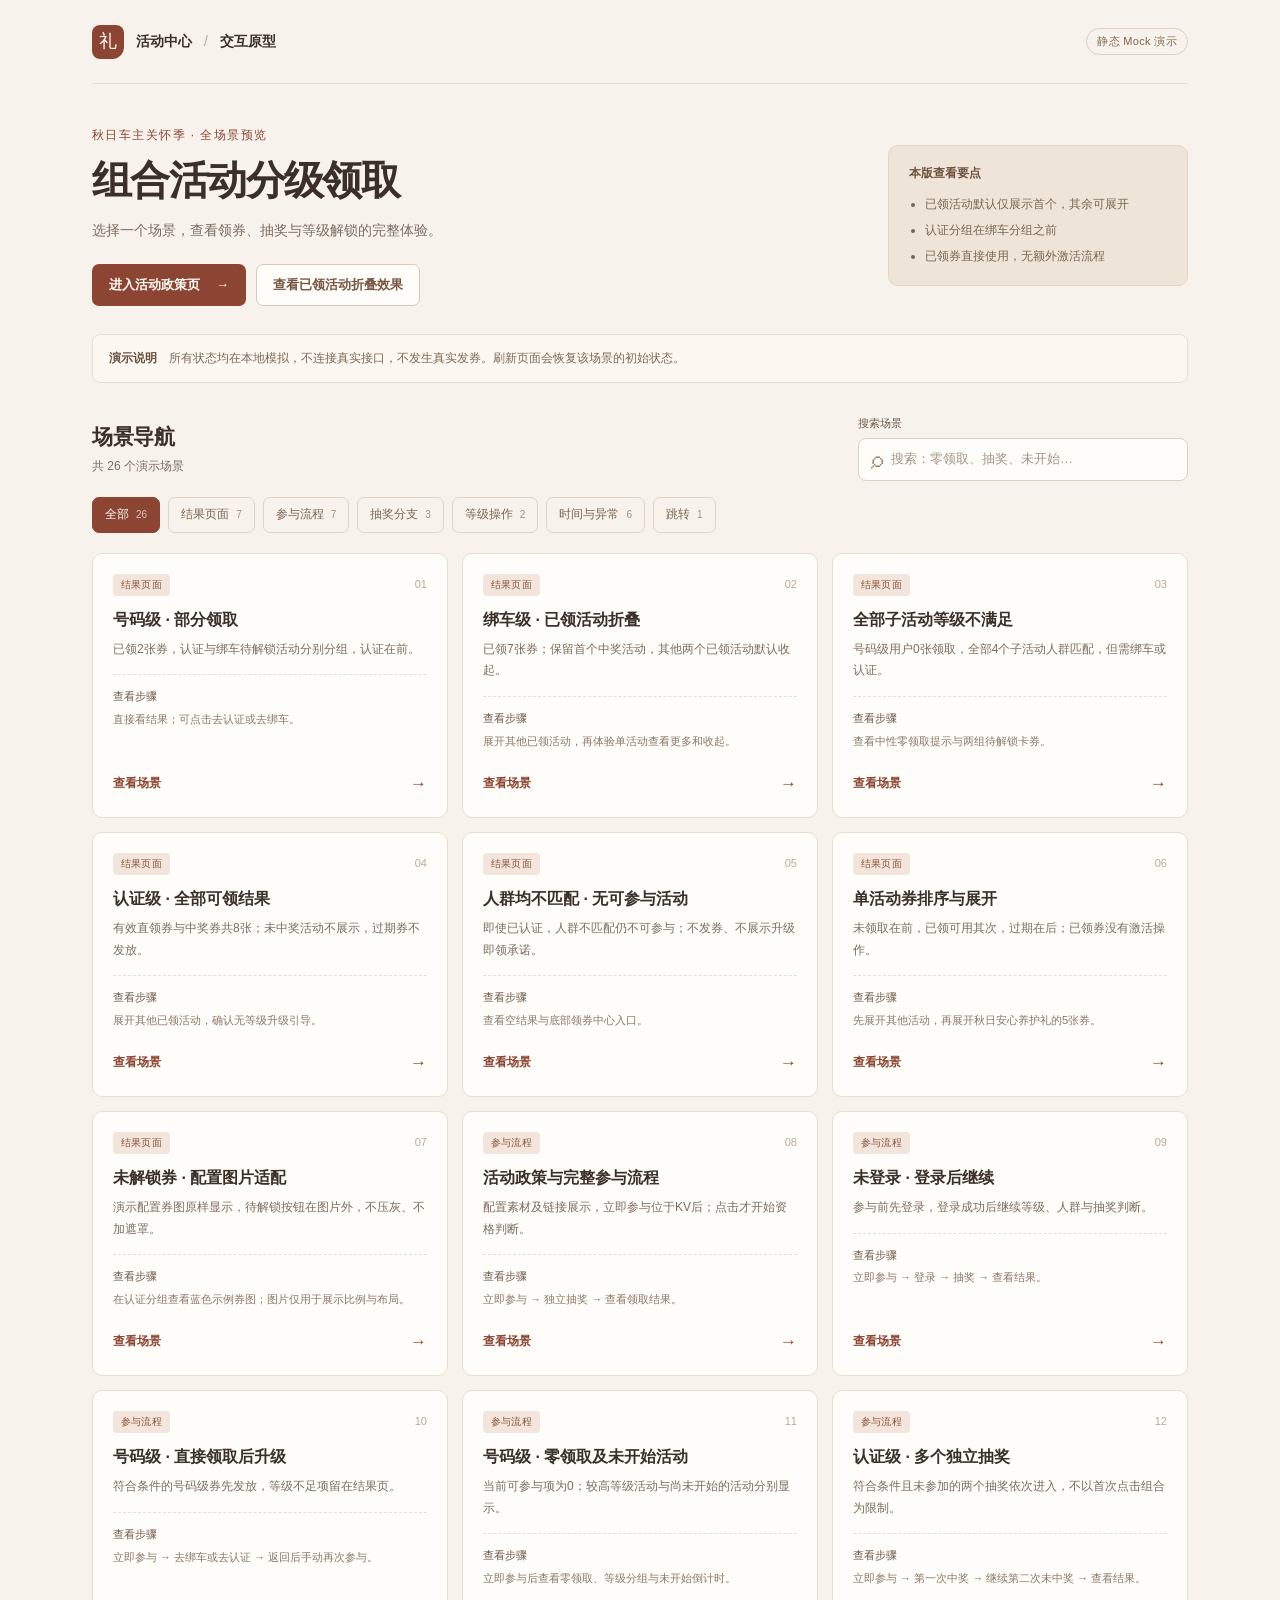
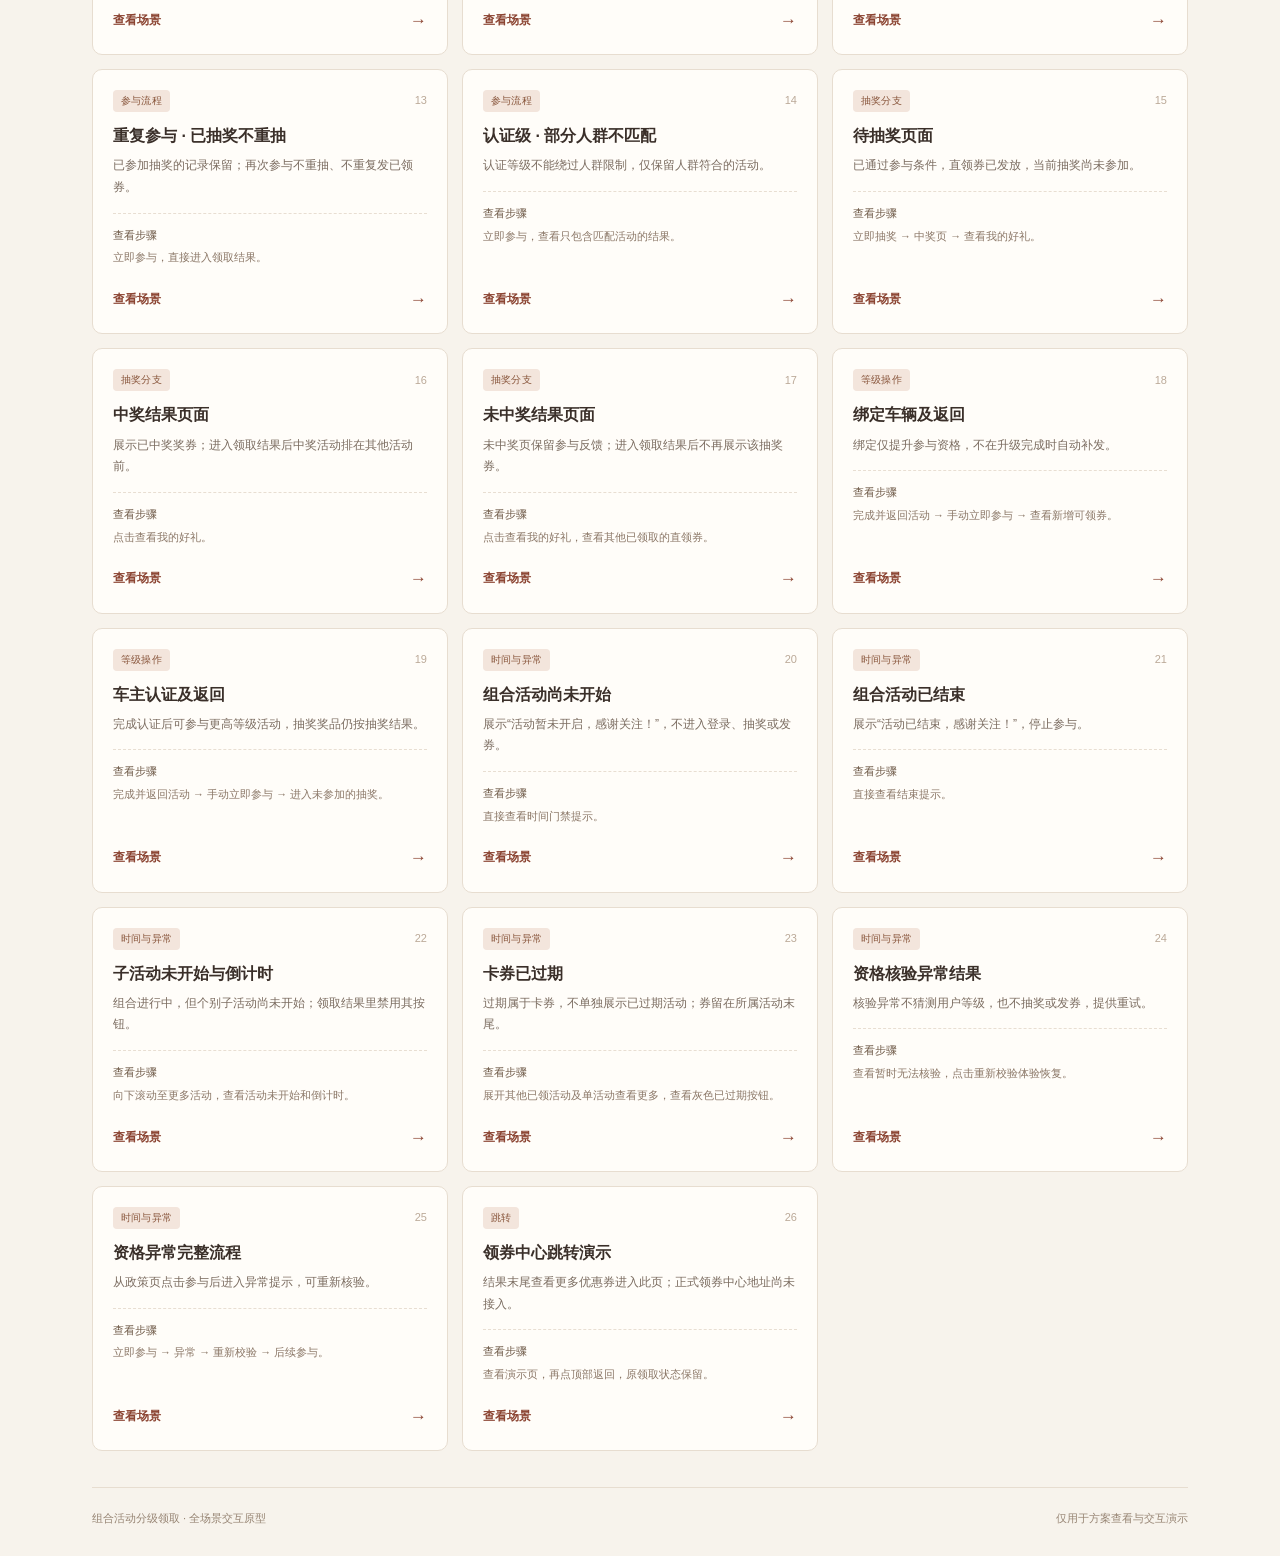
==== index.html @ 10c8a331 "Publish frozen 22-file static prototype" ====
<!doctype html>
<html lang="zh-CN">
<head>
  <meta charset="utf-8">
  <meta name="viewport" content="width=device-width, initial-scale=1">
  <meta name="theme-color" content="#f7f3ec">
  <meta name="description" content="组合活动分级领取静态交互原型，按领取结果、参与流程、抽奖、等级、时间异常与跳转浏览演示场景。">
  <title>组合活动分级领取 · 全场景预览</title>
  <link rel="stylesheet" href="assets/css/catalog.css">
  <script src="js/catalog-data.js" defer></script>
  <script src="js/catalog.js" defer></script>
</head>
<body>
  <a class="skip-link" href="#scenario-list">跳到场景列表</a>
  <div class="catalog-shell">
    <header class="catalog-header">
      <a class="catalog-brand" href="index.html" aria-label="全场景预览首页"><span class="brand-mark" aria-hidden="true">礼</span><span>活动中心<span class="brand-divider" aria-hidden="true"> / </span>交互原型</span></a>
      <span class="mock-badge">静态 Mock 演示</span>
    </header>

    <main>
      <section class="catalog-intro" aria-labelledby="page-title">
        <div class="intro-copy">
          <p class="eyebrow">秋日车主关怀季 · 全场景预览</p>
          <h1 id="page-title">组合活动分级领取</h1>
          <p class="intro-description">选择一个场景，查看领券、抽奖与等级解锁的完整体验。</p>
          <div class="intro-actions">
            <a class="button button-primary" href="activity.html?scene=bound-lottery#activity">进入活动政策页 <span aria-hidden="true">→</span></a>
            <a class="button button-secondary" href="activity.html?scene=folded-preview#result">查看已领活动折叠效果</a>
          </div>
        </div>
        <aside class="preview-notes" aria-label="本版查看要点">
          <p class="notes-title">本版查看要点</p>
          <ul>
            <li>已领活动默认仅展示首个，其余可展开</li>
            <li>认证分组在绑车分组之前</li>
            <li>已领券直接使用，无额外激活流程</li>
          </ul>
        </aside>
      </section>

      <p class="demo-notice"><span class="notice-label">演示说明</span>所有状态均在本地模拟，不连接真实接口，不发生真实发券。刷新页面会恢复该场景的初始状态。</p>

      <section class="catalog-browser" aria-labelledby="scenarios-title">
        <div class="browser-heading">
          <div><h2 id="scenarios-title">场景导航</h2><p id="scenario-count" class="scenario-count" role="status" aria-live="polite">正在载入场景…</p></div>
          <form class="search-form" role="search" id="search-form">
            <label for="scenario-search">搜索场景</label>
            <div class="search-field"><span aria-hidden="true">⌕</span><input id="scenario-search" type="search" placeholder="搜索：零领取、抽奖、未开始…" autocomplete="off"><button id="clear-search" type="button" hidden aria-label="清空搜索">清空</button></div>
          </form>
        </div>

        <div id="category-filters" class="category-filters" role="group" aria-label="按场景分类筛选"></div>
        <ul id="scenario-list" class="scenario-grid" aria-label="演示场景" tabindex="-1"></ul>
        <div id="empty-state" class="empty-state" hidden>
          <h3>没有找到匹配的场景</h3>
          <p>试试其他关键词，或查看全部场景。</p>
          <button class="button button-secondary" type="button" id="reset-filters">查看全部场景</button>
        </div>
        <noscript><p class="demo-notice">请开启 JavaScript 以使用分类与搜索，也可通过上方入口直接查看原型。</p></noscript>
      </section>
    </main>

    <footer class="catalog-footer"><span>组合活动分级领取 · 全场景交互原型</span><span>仅用于方案查看与交互演示</span></footer>
  </div>
</body>
</html>
---- assets/css/catalog.css ----
:root { color-scheme: light; --paper: #f7f3ec; --surface: #fffdf9; --ink: #3a2f29; --muted: #7b6c60; --line: #e7ddd0; --accent: #8c4533; --accent-dark: #713627; --accent-soft: #f3e5dc; }
* { box-sizing: border-box; }
body { margin: 0; background: var(--paper); color: var(--ink); font-family: -apple-system, BlinkMacSystemFont, "PingFang SC", "Microsoft YaHei", sans-serif; font-size: 14px; line-height: 1.6; -webkit-font-smoothing: antialiased; }
a { color: inherit; }
button, input { font: inherit; }
button { cursor: pointer; }
[hidden] { display: none !important; }
:focus-visible { outline: 3px solid #a96841; outline-offset: 4px; }
.catalog-shell { max-width: 1160px; margin: 0 auto; padding: 0 32px; }
.skip-link { position: absolute; left: 16px; top: 12px; transform: translateY(-180%); z-index: 10; padding: 10px 18px; background: var(--surface); border: 1px solid var(--accent); border-radius: 8px; }
.skip-link:focus { transform: translateY(0); }
.catalog-header { display: flex; justify-content: space-between; align-items: center; gap: 20px; min-height: 84px; border-bottom: 1px solid var(--line); }
.catalog-brand { display: inline-flex; align-items: center; gap: 12px; font-size: 14px; font-weight: 600; text-decoration: none; }
.brand-mark { display: grid; place-items: center; width: 32px; height: 34px; border-radius: 8px 8px 12px 8px; background: var(--accent); color: #fff9ee; font-weight: 500; font-size: 18px; }
.brand-divider { margin: 0 8px; color: #b8a698; font-weight: 400; }
.mock-badge { flex-shrink: 0; padding: 4px 10px; border: 1px solid #dfcebd; border-radius: 20px; color: #80674e; font-size: 11px; letter-spacing: .03em; }
.catalog-intro { display: grid; grid-template-columns: minmax(0, 1fr) 300px; gap: 36px; align-items: center; padding: 42px 0 28px; }
.eyebrow { margin: 0 0 10px; color: var(--accent); font-size: 12px; letter-spacing: .12em; }
h1 { margin: 0; font-size: clamp(28px, 3.4vw, 40px); line-height: 1.25; font-weight: 650; letter-spacing: -.04em; }
.intro-description { margin: 14px 0 22px; color: var(--muted); font-size: 14px; }
.intro-actions { display: flex; flex-wrap: wrap; gap: 10px; }
.button { display: inline-flex; justify-content: center; align-items: center; gap: 16px; min-height: 42px; padding: 10px 16px; border: 1px solid transparent; border-radius: 7px; text-decoration: none; font-size: 13px; font-weight: 600; line-height: 1.5; }
.button-primary { background: var(--accent); color: #fffdf7; }
.button-primary:hover { background: var(--accent-dark); }
.button-secondary { border-color: #d9c8b7; background: var(--surface); color: #775642; }
.button-secondary:hover { background: #f9eee4; border-color: #b99473; }
.preview-notes { padding: 18px 20px; background: #eee5d8; border: 1px solid #e2d5c4; border-radius: 10px; }
.notes-title { margin: 0 0 9px; font-size: 12px; color: #6e523e; font-weight: 600; }
.preview-notes ul { padding-left: 16px; margin: 0; color: #7b6654; font-size: 12px; line-height: 1.85; }
.preview-notes li + li { margin-top: 4px; }
.demo-notice { margin: 0; padding: 13px 16px; border: 1px solid var(--line); border-radius: 8px; color: #7c6857; background: #fcf8f1; font-size: 12px; line-height: 1.8; }
.notice-label { margin-right: 12px; color: #68503d; font-weight: 600; white-space: nowrap; }
.catalog-browser { padding: 32px 0 36px; }
.browser-heading { display: flex; justify-content: space-between; align-items: center; gap: 24px; margin-bottom: 16px; }
.browser-heading h2 { margin: 0; font-size: 21px; font-weight: 650; letter-spacing: -.02em; }
.scenario-count { margin: 3px 0 0; color: var(--muted); font-size: 12px; }
.search-form { width: min(100%, 330px); }
.search-form label { display: block; margin-bottom: 5px; color: #6b5949; font-size: 11px; }
.search-field { display: flex; align-items: center; gap: 8px; min-height: 42px; padding: 0 12px; border: 1px solid #ded0bf; border-radius: 8px; background: var(--surface); }
.search-field > span { flex: 0 0 auto; color: #987b61; font-size: 24px; line-height: 1; }
.search-field input { width: 100%; min-width: 0; padding: 10px 0; border: 0; outline: none; background: transparent; color: var(--ink); font-size: 13px; }
.search-field:focus-within { border-color: #a56843; box-shadow: 0 0 0 2px #a568431a; }
.search-field input::placeholder { color: #a39486; }
.search-field button { flex-shrink: 0; border: 0; padding: 7px 0 7px 6px; background: none; color: var(--accent); font-size: 11px; }
.category-filters { display: flex; flex-wrap: wrap; gap: 8px; margin-bottom: 20px; }
.category-filter { display: inline-flex; align-items: center; gap: 7px; min-height: 36px; padding: 7px 12px; border: 1px solid #e0d4c7; border-radius: 7px; background: transparent; color: #7c6552; font-size: 12px; }
.category-filter span { font-size: 10px; opacity: .7; font-variant-numeric: tabular-nums; }
.category-filter:hover { background: #efe5d9; }
.category-filter[aria-pressed="true"] { background: var(--accent); border-color: var(--accent); color: #fffaf2; }
.scenario-grid { display: grid; grid-template-columns: repeat(3, minmax(0, 1fr)); gap: 14px; padding: 0; margin: 0; list-style: none; }
.scenario-grid > li { display: flex; min-width: 0; }
.scenario-card { display: flex; flex-direction: column; width: 100%; padding: 20px; border: 1px solid var(--line); border-radius: 10px; background: var(--surface); text-decoration: none; transition: border-color .15s ease, box-shadow .15s ease, transform .15s ease; }
.scenario-card:hover { border-color: #c6a88d; box-shadow: 0 6px 18px #63422b0a; transform: translateY(-2px); }
.card-topline { display: flex; justify-content: space-between; gap: 16px; align-items: center; margin-bottom: 12px; }
.card-category { display: inline-block; padding: 3px 8px; border-radius: 4px; background: var(--accent-soft); color: #89563c; font-size: 10px; letter-spacing: .02em; }
.card-index { color: #bba998; font-size: 11px; font-variant-numeric: tabular-nums; }
.scenario-card h3 { margin: 0 0 8px; font-size: 16px; line-height: 1.45; font-weight: 600; overflow-wrap: anywhere; }
.card-description { margin: 0; color: var(--muted); font-size: 12px; line-height: 1.8; overflow-wrap: anywhere; }
.card-steps { margin: 14px 0 0; padding-top: 12px; border-top: 1px dashed #e8ded2; color: #8b7767; font-size: 11px; line-height: 1.8; overflow-wrap: anywhere; white-space: pre-line; }
.card-steps strong { display: block; margin-bottom: 3px; color: #6e5947; font-weight: 500; }
.card-action { display: flex; justify-content: space-between; align-items: center; gap: 12px; margin-top: auto; padding-top: 18px; color: var(--accent); font-size: 12px; font-weight: 600; }
.card-action span { font-size: 17px; font-weight: 400; }
.empty-state { padding: 48px 20px; border: 1px dashed #d8c7b6; border-radius: 10px; text-align: center; background: #fbf8f2; }
.empty-state h3 { margin: 0 0 8px; font-size: 17px; }
.empty-state p { margin: 0 0 20px; color: var(--muted); font-size: 13px; }
.catalog-footer { display: flex; justify-content: space-between; gap: 20px; padding: 22px 0 28px; border-top: 1px solid var(--line); color: #978574; font-size: 11px; }
@media (max-width: 950px) {
  .catalog-intro { grid-template-columns: minmax(0, 1fr) 270px; gap: 24px; }
  .scenario-grid { grid-template-columns: repeat(2, minmax(0, 1fr)); }
}
@media (max-width: 640px) {
  .catalog-shell { padding: 0 18px; }
  .catalog-header { min-height: 70px; gap: 12px; }
  .catalog-brand { gap: 9px; font-size: 12px; }
  .brand-divider { margin: 0 4px; }
  .mock-badge { font-size: 10px; padding-inline: 7px; }
  .catalog-intro { grid-template-columns: 1fr; gap: 20px; padding-top: 28px; padding-bottom: 20px; }
  .eyebrow { font-size: 11px; }
  .intro-description { margin-block: 12px 18px; font-size: 13px; }
  .intro-actions { display: grid; grid-template-columns: 1fr; gap: 8px; }
  .preview-notes { padding: 14px 16px; }
  .preview-notes ul { line-height: 1.65; }
  .demo-notice { padding: 12px 14px; }
  .notice-label { display: block; margin-bottom: 3px; }
  .catalog-browser { padding-top: 26px; }
  .browser-heading { display: grid; gap: 14px; margin-bottom: 14px; }
  .search-form { width: 100%; }
  .category-filters { gap: 6px; margin-bottom: 16px; }
  .category-filter { padding-inline: 10px; }
  .scenario-grid { grid-template-columns: minmax(0, 1fr); gap: 12px; }
  .scenario-card { padding: 18px; }
  .card-action { padding-top: 14px; }
  .catalog-footer { flex-direction: column; gap: 4px; padding-block: 18px 24px; }
}
@media (prefers-reduced-motion: reduce) { .scenario-card { transition: none; } .scenario-card:hover { transform: none; } }
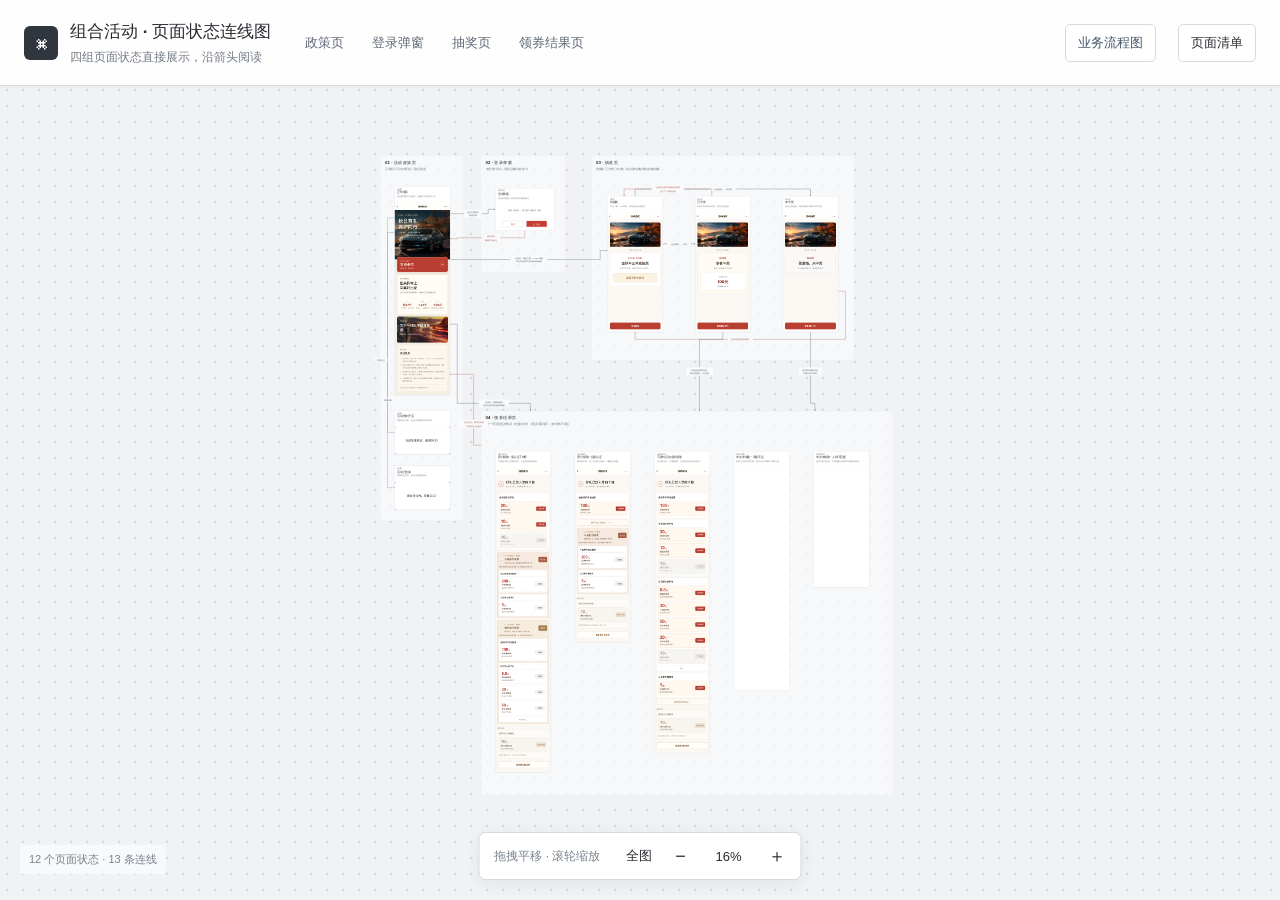
==== commit 7953b81d: "Publish state map and three business flows" ====
--- a/index.html
+++ b/index.html
@@ -2,66 +2,34 @@
 <html lang="zh-CN">
 <head>
   <meta charset="utf-8">
-  <meta name="viewport" content="width=device-width, initial-scale=1">
-  <meta name="theme-color" content="#f7f3ec">
-  <meta name="description" content="组合活动分级领取静态交互原型，按领取结果、参与流程、抽奖、等级、时间异常与跳转浏览演示场景。">
-  <title>组合活动分级领取 · 全场景预览</title>
-  <link rel="stylesheet" href="assets/css/catalog.css">
-  <script src="js/catalog-data.js" defer></script>
-  <script src="js/catalog.js" defer></script>
+  <meta name="viewport" content="width=device-width,initial-scale=1">
+  <title>组合活动 · 页面状态连线图</title>
+  <link rel="stylesheet" href="styles.css">
+<style>.flow-link{display:inline-flex;align-items:center;justify-content:center;padding:9px 12px;border:1px solid #d6d9df;border-radius:5px;color:#44566b;background:#fff;text-decoration:none;font-size:13px;white-space:nowrap}.flow-link:hover{background:#eef1f5}@media(max-width:760px){.flow-link{padding:7px 8px;font-size:12px}}</style>
 </head>
 <body>
-  <a class="skip-link" href="#scenario-list">跳到场景列表</a>
-  <div class="catalog-shell">
-    <header class="catalog-header">
-      <a class="catalog-brand" href="index.html" aria-label="全场景预览首页"><span class="brand-mark" aria-hidden="true">礼</span><span>活动中心<span class="brand-divider" aria-hidden="true"> / </span>交互原型</span></a>
-      <span class="mock-badge">静态 Mock 演示</span>
-    </header>
-
-    <main>
-      <section class="catalog-intro" aria-labelledby="page-title">
-        <div class="intro-copy">
-          <p class="eyebrow">秋日车主关怀季 · 全场景预览</p>
-          <h1 id="page-title">组合活动分级领取</h1>
-          <p class="intro-description">选择一个场景，查看领券、抽奖与等级解锁的完整体验。</p>
-          <div class="intro-actions">
-            <a class="button button-primary" href="activity.html?scene=bound-lottery#activity">进入活动政策页 <span aria-hidden="true">→</span></a>
-            <a class="button button-secondary" href="activity.html?scene=folded-preview#result">查看已领活动折叠效果</a>
-          </div>
-        </div>
-        <aside class="preview-notes" aria-label="本版查看要点">
-          <p class="notes-title">本版查看要点</p>
-          <ul>
-            <li>已领活动默认仅展示首个，其余可展开</li>
-            <li>认证分组在绑车分组之前</li>
-            <li>已领券直接使用，无额外激活流程</li>
-          </ul>
-        </aside>
-      </section>
-
-      <p class="demo-notice"><span class="notice-label">演示说明</span>所有状态均在本地模拟，不连接真实接口，不发生真实发券。刷新页面会恢复该场景的初始状态。</p>
-
-      <section class="catalog-browser" aria-labelledby="scenarios-title">
-        <div class="browser-heading">
-          <div><h2 id="scenarios-title">场景导航</h2><p id="scenario-count" class="scenario-count" role="status" aria-live="polite">正在载入场景…</p></div>
-          <form class="search-form" role="search" id="search-form">
-            <label for="scenario-search">搜索场景</label>
-            <div class="search-field"><span aria-hidden="true">⌕</span><input id="scenario-search" type="search" placeholder="搜索：零领取、抽奖、未开始…" autocomplete="off"><button id="clear-search" type="button" hidden aria-label="清空搜索">清空</button></div>
-          </form>
-        </div>
-
-        <div id="category-filters" class="category-filters" role="group" aria-label="按场景分类筛选"></div>
-        <ul id="scenario-list" class="scenario-grid" aria-label="演示场景" tabindex="-1"></ul>
-        <div id="empty-state" class="empty-state" hidden>
-          <h3>没有找到匹配的场景</h3>
-          <p>试试其他关键词，或查看全部场景。</p>
-          <button class="button button-secondary" type="button" id="reset-filters">查看全部场景</button>
-        </div>
-        <noscript><p class="demo-notice">请开启 JavaScript 以使用分类与搜索，也可通过上方入口直接查看原型。</p></noscript>
-      </section>
-    </main>
-
-    <footer class="catalog-footer"><span>组合活动分级领取 · 全场景交互原型</span><span>仅用于方案查看与交互演示</span></footer>
-  </div>
+  <header class="toolbar">
+    <div class="brand"><span class="brand-mark" aria-hidden="true">⌘</span><div><h1>组合活动 · 页面状态连线图</h1><p>四组页面状态直接展示，沿箭头阅读</p></div></div>
+    <nav id="section-nav" aria-label="流程片区"></nav>
+    <a class="flow-link" href="flows.html">业务流程图</a>
+    <button id="list-toggle" class="tool-button" aria-expanded="false" aria-controls="page-list">页面清单</button>
+  </header>
+  <main id="viewport" tabindex="0" aria-label="无限画布，拖动平移，滚轮缩放">
+    <div id="world"><div id="sections"></div><svg id="connections" xmlns="http://www.w3.org/2000/svg" aria-label="页面之间的跳转条件"></svg><div id="nodes"></div></div>
+    <div id="empty" hidden>页面状态正在准备中</div>
+  </main>
+  <aside id="page-list" hidden aria-label="页面清单">
+    <div class="list-head"><strong>查找页面</strong><button id="list-close" class="icon-button" aria-label="关闭清单">×</button></div>
+    <label class="search-label"><span aria-hidden="true">⌕</span><input id="search" type="search" placeholder="搜索页面状态…" autocomplete="off"></label>
+    <div id="search-results"></div>
+  </aside>
+  <footer class="canvas-tools">
+    <span class="canvas-hint">拖拽平移 · 滚轮缩放</span>
+    <div class="zoom-tools"><button id="fit-all" title="查看整张图">全图</button><button id="zoom-out" aria-label="缩小">−</button><button id="zoom-reset" title="以100%查看当前位置">100%</button><button id="zoom-in" aria-label="放大">＋</button></div>
+  </footer>
+  <div id="status" class="status" aria-live="polite"></div>
+  <script src="screen-manifest.js"></script>
+  <script src="data.js"></script>
+  <script src="app.js"></script>
 </body>
 </html>
--- a/styles.css
+++ b/styles.css
@@ -0,0 +1,2 @@
+:root{font-family:-apple-system,BlinkMacSystemFont,"PingFang SC","Microsoft YaHei",sans-serif;color:#292c31;background:#f1f2f4;font-synthesis:none}*{box-sizing:border-box}html,body{width:100%;height:100%;margin:0;overflow:hidden}button,input{font:inherit}button{color:inherit;cursor:pointer}button:focus-visible,input:focus-visible{outline:2px solid #4377b8;outline-offset:3px}button{border:1px solid #d6d9df;background:#fff;border-radius:5px}button:hover{background:#f4f5f7}button:active{background:#e9edf2}.toolbar{height:86px;position:absolute;inset:0 0 auto;z-index:20;display:flex;align-items:center;gap:22px;padding:14px 24px;border-bottom:1px solid #d8dbe0;background:#ffffffed;box-shadow:0 1px 4px #1d252908}.brand{display:flex;align-items:center;gap:12px;flex-shrink:0}.brand-mark{width:34px;height:34px;background:#30363d;color:white;border-radius:6px;display:grid;place-items:center;font-size:24px}.brand h1{font-size:17px;font-weight:650;margin:0 0 6px}.brand p{font-size:12px;color:#737b86;margin:0}#section-nav{display:flex;align-items:center;gap:4px;flex:1;min-width:0;overflow:auto;scrollbar-width:none}#section-nav::-webkit-scrollbar{display:none}#section-nav button{flex-shrink:0;border-color:transparent;background:transparent;padding:9px 11px;white-space:nowrap;font-size:13px;color:#616a76}#section-nav button.active{background:#eef1f5;color:#232b35;font-weight:650}#section-nav button:hover{background:#f3f4f6}.tool-button{padding:9px 12px;white-space:nowrap;font-size:13px}#viewport{position:absolute;inset:86px 0 0;overflow:hidden;cursor:grab;touch-action:none;background-image:radial-gradient(#cfd3da .85px,transparent .85px);background-size:20px 20px;outline:none}#viewport.dragging{cursor:grabbing}#world{position:absolute;left:0;top:0;transform-origin:0 0;will-change:transform;width:1px;height:1px;user-select:none}#sections,#nodes{position:absolute;inset:0;width:1px;height:1px}#sections{z-index:0}#connections{position:absolute;overflow:visible;left:0;top:0;z-index:1;pointer-events:none}#nodes{z-index:2}.board-section{position:absolute;border:1px solid #d7dbe0;background:#f9fafbbf;border-radius:4px;pointer-events:none}.section-caption{position:absolute;left:28px;right:28px;top:25px}.section-caption h2{font-size:27px;margin:0 0 10px;font-weight:650;letter-spacing:.4px}.section-caption p{font-size:16px;color:#747c87;margin:0;line-height:1.6}.state-node{position:absolute;margin:0;outline:1px solid #c3c8d0;background:white;box-shadow:0 3px 9px #1f27360b}.node-header{height:100px;padding:12px 14px;border-bottom:1px solid #e1e3e7;background:white;overflow:hidden}.node-header .node-code{color:#78808b;font-size:10px;letter-spacing:.4px;margin-bottom:4px;line-height:1}.node-header h3{margin:0 0 4px;font-size:17px;font-weight:650;line-height:1.3}.node-header p{font-size:12px;line-height:1.35;color:#717986;margin:0}.state-node img{display:block;width:100%;height:auto;pointer-events:none;-webkit-user-drag:none;background:#fff}.state-node.selected{outline:3px solid #65788f;box-shadow:0 0 0 9px #65788f1a}.state-node.decision{outline:0;box-shadow:none;background:transparent;display:flex;align-items:center;justify-content:center;text-align:center;padding:29px}.decision-shape{position:absolute;inset:0;width:100%;height:100%;overflow:visible;z-index:-1}.decision-shape polygon{fill:#fff;stroke:#626b76;stroke-width:1.5}.decision-content h3{font-size:18px;line-height:1.5;margin:0 0 7px;font-weight:600}.decision-content p{font-size:13px;line-height:1.5;color:#727985;margin:0}.state-node.note{background:#fffdf7;outline:1px solid #e1d8c5;box-shadow:none;padding:20px 24px}.note h3{font-size:19px;line-height:1.5;font-weight:600;margin:0 0 10px}.note p{font-size:15px;line-height:1.7;margin:0;color:#6d665d;white-space:pre-line}.state-node.note.emphasis h3,.state-node.note.emphasis p{color:#ad3f34}.image-missing{padding:40px 18px;color:#a44b3e;font-size:15px}.edge-path{fill:none;stroke:#5c6673;stroke-width:2.1;stroke-linejoin:round;stroke-linecap:round}.edge-path.detail{stroke:#7c8793;stroke-dasharray:7 6}.edge-path.return{stroke:#a85b4e;stroke-dasharray:9 6}.edge-label rect{fill:#f9fafb;stroke:#e3e5e9;stroke-width:.6;rx:3}.edge-label text{fill:#48505c;font-family:-apple-system,BlinkMacSystemFont,"PingFang SC","Microsoft YaHei",sans-serif;font-size:15px;text-anchor:middle;dominant-baseline:middle}.edge-label.return text{fill:#a35446}#page-list{position:absolute;right:18px;top:100px;bottom:88px;width:306px;border:1px solid #d7dce2;border-radius:8px;background:#fffffff5;box-shadow:0 10px 35px #20263320;z-index:25;overflow:hidden;display:flex;flex-direction:column}#page-list[hidden]{display:none}.list-head{height:55px;padding:12px 15px;display:flex;align-items:center;justify-content:space-between;border-bottom:1px solid #eee}.list-head strong{font-size:15px}.icon-button{border:0;font-size:25px;background:transparent;width:32px;height:32px;line-height:1}.search-label{display:flex;gap:7px;align-items:center;margin:13px 12px 10px;padding:8px 10px;border:1px solid #d7dce3;border-radius:4px;color:#8c949e}.search-label input{width:100%;border:0;outline:none;font-size:13px;background:transparent;color:#303944}.search-label input:focus-visible{outline:none}#search-results{overflow:auto;flex:1;padding:0 8px 12px}.result-group-label{color:#7b828d;font-size:11px;padding:14px 9px 5px}.result-item{display:block;text-align:left;width:100%;background:transparent;border:0;border-radius:4px;padding:10px 9px;font-size:13px;line-height:1.45}.result-item small{display:block;color:#9299a2;font-size:11px;margin-top:3px}.no-results{color:#7a828d;padding:20px 10px;font-size:13px}.canvas-tools{position:absolute;bottom:20px;left:50%;transform:translateX(-50%);z-index:22;display:flex;align-items:center;gap:15px;background:#fff;border:1px solid #d4d8df;border-radius:7px;box-shadow:0 3px 16px #31384113;padding:6px 7px 6px 15px;white-space:nowrap}.canvas-hint{font-size:12px;color:#79828d}.zoom-tools{display:flex;align-items:center;gap:2px}.zoom-tools button{height:34px;border:0;padding:0 10px;font-size:13px;border-radius:4px}#zoom-in,#zoom-out{font-size:18px;width:34px;padding:0}#zoom-reset{width:58px;font-variant-numeric:tabular-nums}.status{position:absolute;left:20px;bottom:26px;padding:7px 9px;border-radius:4px;font-size:11px;color:#78828e;background:#f9fafbe8;pointer-events:none;max-width:28vw;white-space:nowrap;overflow:hidden;text-overflow:ellipsis}#empty{position:absolute;inset:0;display:grid;place-items:center;color:#7f8791}#empty[hidden]{display:none}@media(max-width:1100px){.toolbar{gap:12px;padding:12px 16px}.brand-mark{display:none}.brand h1{font-size:15px}.brand p{font-size:11px}#section-nav button{padding:9px 8px;font-size:12px}.status{display:none}}@media(max-width:760px){.toolbar{height:116px;padding:12px 14px;flex-wrap:wrap;gap:8px}.brand{flex:1}.brand h1{font-size:14px}.brand p{font-size:11px}#section-nav{order:3;flex-basis:100%;height:33px}#section-nav button{padding:7px 9px}.tool-button{font-size:12px;padding:7px 9px}#viewport{top:116px}.canvas-tools{bottom:14px;padding:6px;gap:0}.canvas-hint{display:none}#page-list{top:128px;left:12px;right:12px;width:auto;bottom:76px}.section-caption h2{font-size:27px}}
+.state-node.dialog{background:#fff}.dialog-surface{height:160px;padding:25px 25px 22px;display:flex;flex-direction:column;align-items:center;justify-content:space-between;background:#fff}.dialog-message{margin:0;color:#555;font-size:15px;line-height:1.7;text-align:center}.dialog-actions{width:100%;display:flex;gap:22px;justify-content:center}.dialog-action{width:125px;height:37px;display:flex;align-items:center;justify-content:center;border-radius:3px;border:1px solid #b9b9b9;font-size:13px;pointer-events:none}.dialog-action.secondary{color:#ba3c32;background:#fff}.dialog-action.primary{color:#fff;background:#c63c32;border-color:#c63c32}
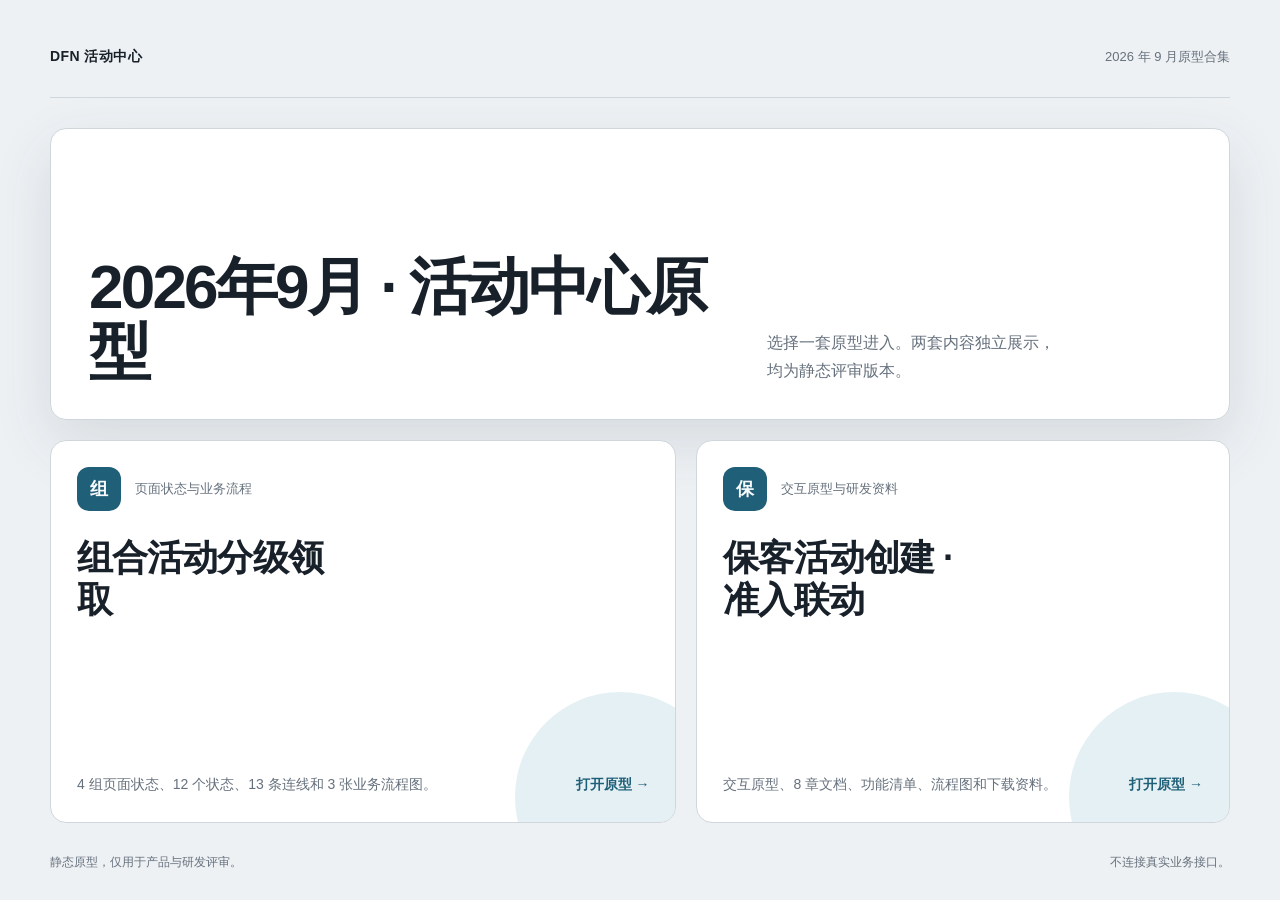
==== commit be1c9982: "Publish September activity center prototype hub" ====
--- a/index.html
+++ b/index.html
@@ -2,34 +2,27 @@
 <html lang="zh-CN">
 <head>
   <meta charset="utf-8">
-  <meta name="viewport" content="width=device-width,initial-scale=1">
-  <title>组合活动 · 页面状态连线图</title>
-  <link rel="stylesheet" href="styles.css">
-<style>.flow-link{display:inline-flex;align-items:center;justify-content:center;padding:9px 12px;border:1px solid #d6d9df;border-radius:5px;color:#44566b;background:#fff;text-decoration:none;font-size:13px;white-space:nowrap}.flow-link:hover{background:#eef1f5}@media(max-width:760px){.flow-link{padding:7px 8px;font-size:12px}}</style>
+  <meta name="viewport" content="width=device-width, initial-scale=1">
+  <meta name="description" content="2026年9月活动中心原型导航，包含组合活动分级领取与保客活动创建准入联动。">
+  <title>2026年9月 · 活动中心原型</title>
+  <style>
+    :root{color-scheme:light dark;--bg:#eef1f4;--surface:#fff;--text:#18202a;--muted:#66717d;--line:#cfd6dc;--accent:#1f5f78;--accent-soft:#dcebf0;--shadow:0 22px 60px rgba(40,59,70,.12)}
+    *{box-sizing:border-box}html,body{margin:0;min-height:100%}body{min-height:100dvh;color:var(--text);background:var(--bg);font-family:-apple-system,BlinkMacSystemFont,"PingFang SC","Microsoft YaHei",sans-serif;-webkit-font-smoothing:antialiased}a{color:inherit}
+    .shell{width:min(1180px,calc(100% - 48px));min-height:100dvh;margin:0 auto;padding:34px 0 28px;display:grid;grid-template-rows:auto 1fr auto;gap:30px}.topbar{min-height:64px;display:flex;align-items:center;justify-content:space-between;gap:22px;border-bottom:1px solid var(--line);padding-bottom:18px}.wordmark{font-size:14px;font-weight:720;letter-spacing:.03em}.release{color:var(--muted);font-size:13px}
+    main{display:grid;grid-template-columns:minmax(0,1.08fr) minmax(0,.92fr);align-items:stretch;gap:20px}.intro,.prototype{border:1px solid var(--line);border-radius:16px;background:var(--surface)}.intro{grid-column:1/-1;padding:34px 38px;display:grid;grid-template-columns:minmax(0,1.2fr) minmax(280px,.8fr);gap:42px;align-items:end;box-shadow:var(--shadow)}h1{max-width:690px;margin:0;font-size:clamp(34px,5vw,62px);line-height:1.05;letter-spacing:-.045em}.intro p{max-width:34ch;margin:0;color:var(--muted);font-size:16px;line-height:1.75}
+    .prototype{min-height:292px;padding:26px;display:grid;grid-template-rows:auto 1fr auto;gap:26px;text-decoration:none;position:relative;overflow:hidden;transition:transform .16s ease,border-color .16s ease,box-shadow .16s ease}.prototype:hover{transform:translateY(-3px);border-color:var(--accent);box-shadow:var(--shadow)}.prototype:active{transform:translateY(-1px)}.prototype:focus-visible{outline:3px solid var(--accent);outline-offset:4px}.prototype::after{content:"";position:absolute;inset:auto -50px -80px auto;width:210px;height:210px;border-radius:50%;background:var(--accent-soft);opacity:.72;pointer-events:none}.card-head{display:flex;align-items:center;gap:14px}.monogram{width:44px;height:44px;border-radius:12px;display:grid;place-items:center;background:var(--accent);color:#f8fbfc;font-weight:760;font-size:18px}.card-head span:last-child{color:var(--muted);font-size:13px}h2{max-width:13ch;margin:0;font-size:clamp(25px,3vw,36px);line-height:1.18;letter-spacing:-.025em}.details{position:relative;z-index:1;display:flex;align-items:center;justify-content:space-between;gap:18px}.details p{margin:0;color:var(--muted);font-size:14px;line-height:1.6}.open{flex:0 0 auto;color:var(--accent);font-weight:720;font-size:14px;white-space:nowrap}footer{display:flex;justify-content:space-between;gap:24px;color:var(--muted);font-size:12px;line-height:1.6}
+    @media(prefers-reduced-motion:reduce){.prototype{transition:none}.prototype:hover,.prototype:active{transform:none}}@media(prefers-color-scheme:dark){:root{--bg:#151a1f;--surface:#20282f;--text:#edf2f4;--muted:#a9b4bc;--line:#3a464f;--accent:#77bfd4;--accent-soft:#27434d;--shadow:0 22px 60px rgba(4,8,10,.34)}.monogram{color:#102027}}@media(max-width:767px){.shell{width:min(100% - 28px,620px);padding-top:18px;gap:18px}.topbar{min-height:56px;align-items:flex-start;flex-direction:column;gap:8px;padding-bottom:14px}main{grid-template-columns:1fr;gap:14px}.intro{padding:26px 22px;grid-template-columns:1fr;gap:18px}h1{font-size:clamp(34px,12vw,48px)}.intro p{max-width:30ch}.prototype{min-height:240px;padding:22px;gap:20px}h2{font-size:27px}footer{flex-direction:column;gap:6px}}
+  </style>
 </head>
 <body>
-  <header class="toolbar">
-    <div class="brand"><span class="brand-mark" aria-hidden="true">⌘</span><div><h1>组合活动 · 页面状态连线图</h1><p>四组页面状态直接展示，沿箭头阅读</p></div></div>
-    <nav id="section-nav" aria-label="流程片区"></nav>
-    <a class="flow-link" href="flows.html">业务流程图</a>
-    <button id="list-toggle" class="tool-button" aria-expanded="false" aria-controls="page-list">页面清单</button>
-  </header>
-  <main id="viewport" tabindex="0" aria-label="无限画布，拖动平移，滚轮缩放">
-    <div id="world"><div id="sections"></div><svg id="connections" xmlns="http://www.w3.org/2000/svg" aria-label="页面之间的跳转条件"></svg><div id="nodes"></div></div>
-    <div id="empty" hidden>页面状态正在准备中</div>
-  </main>
-  <aside id="page-list" hidden aria-label="页面清单">
-    <div class="list-head"><strong>查找页面</strong><button id="list-close" class="icon-button" aria-label="关闭清单">×</button></div>
-    <label class="search-label"><span aria-hidden="true">⌕</span><input id="search" type="search" placeholder="搜索页面状态…" autocomplete="off"></label>
-    <div id="search-results"></div>
-  </aside>
-  <footer class="canvas-tools">
-    <span class="canvas-hint">拖拽平移 · 滚轮缩放</span>
-    <div class="zoom-tools"><button id="fit-all" title="查看整张图">全图</button><button id="zoom-out" aria-label="缩小">−</button><button id="zoom-reset" title="以100%查看当前位置">100%</button><button id="zoom-in" aria-label="放大">＋</button></div>
-  </footer>
-  <div id="status" class="status" aria-live="polite"></div>
-  <script src="screen-manifest.js"></script>
-  <script src="data.js"></script>
-  <script src="app.js"></script>
+  <div class="shell">
+    <header class="topbar"><div class="wordmark">DFN 活动中心</div><div class="release">2026 年 9 月原型合集</div></header>
+    <main>
+      <section class="intro"><h1>2026年9月 · 活动中心原型</h1><p>选择一套原型进入。两套内容独立展示，均为静态评审版本。</p></section>
+      <a class="prototype" href="combo-activity/index.html" data-prototype="combo"><div class="card-head"><span class="monogram" aria-hidden="true">组</span><span>页面状态与业务流程</span></div><h2>组合活动分级领取</h2><div class="details"><p>4 组页面状态、12 个状态、13 条连线和 3 张业务流程图。</p><span class="open">打开原型 →</span></div></a>
+      <a class="prototype" href="retention-activity/index.html" data-prototype="retention"><div class="card-head"><span class="monogram" aria-hidden="true">保</span><span>交互原型与研发资料</span></div><h2>保客活动创建 · 准入联动</h2><div class="details"><p>交互原型、8 章文档、功能清单、流程图和下载资料。</p><span class="open">打开原型 →</span></div></a>
+    </main>
+    <footer><span>静态原型，仅用于产品与研发评审。</span><span>不连接真实业务接口。</span></footer>
+  </div>
 </body>
 </html>
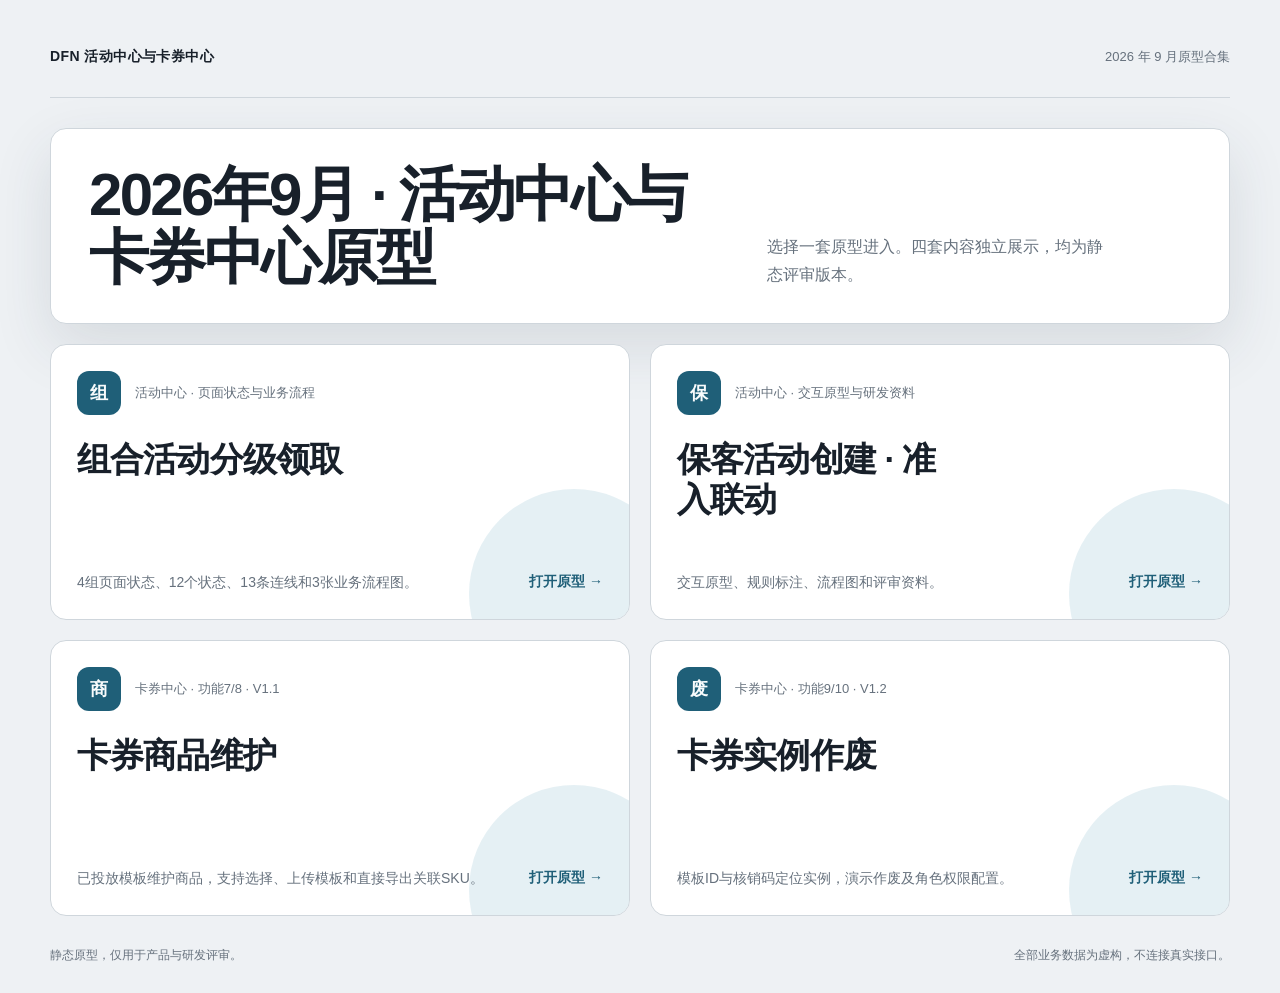
==== commit 0bec0115: "deploy September coupon maintenance and instance void prototypes" ====
--- a/index.html
+++ b/index.html
@@ -3,26 +3,29 @@
 <head>
   <meta charset="utf-8">
   <meta name="viewport" content="width=device-width, initial-scale=1">
-  <meta name="description" content="2026年9月活动中心原型导航，包含组合活动分级领取与保客活动创建准入联动。">
-  <title>2026年9月 · 活动中心原型</title>
+  <meta name="description" content="2026年9月活动中心与卡券中心原型导航，包含组合活动、保客活动、卡券商品维护与卡券实例作废。">
+  <link rel="icon" href="data:,">
+  <title>2026年9月 · 活动中心与卡券中心原型</title>
   <style>
     :root{color-scheme:light dark;--bg:#eef1f4;--surface:#fff;--text:#18202a;--muted:#66717d;--line:#cfd6dc;--accent:#1f5f78;--accent-soft:#dcebf0;--shadow:0 22px 60px rgba(40,59,70,.12)}
     *{box-sizing:border-box}html,body{margin:0;min-height:100%}body{min-height:100dvh;color:var(--text);background:var(--bg);font-family:-apple-system,BlinkMacSystemFont,"PingFang SC","Microsoft YaHei",sans-serif;-webkit-font-smoothing:antialiased}a{color:inherit}
     .shell{width:min(1180px,calc(100% - 48px));min-height:100dvh;margin:0 auto;padding:34px 0 28px;display:grid;grid-template-rows:auto 1fr auto;gap:30px}.topbar{min-height:64px;display:flex;align-items:center;justify-content:space-between;gap:22px;border-bottom:1px solid var(--line);padding-bottom:18px}.wordmark{font-size:14px;font-weight:720;letter-spacing:.03em}.release{color:var(--muted);font-size:13px}
-    main{display:grid;grid-template-columns:minmax(0,1.08fr) minmax(0,.92fr);align-items:stretch;gap:20px}.intro,.prototype{border:1px solid var(--line);border-radius:16px;background:var(--surface)}.intro{grid-column:1/-1;padding:34px 38px;display:grid;grid-template-columns:minmax(0,1.2fr) minmax(280px,.8fr);gap:42px;align-items:end;box-shadow:var(--shadow)}h1{max-width:690px;margin:0;font-size:clamp(34px,5vw,62px);line-height:1.05;letter-spacing:-.045em}.intro p{max-width:34ch;margin:0;color:var(--muted);font-size:16px;line-height:1.75}
-    .prototype{min-height:292px;padding:26px;display:grid;grid-template-rows:auto 1fr auto;gap:26px;text-decoration:none;position:relative;overflow:hidden;transition:transform .16s ease,border-color .16s ease,box-shadow .16s ease}.prototype:hover{transform:translateY(-3px);border-color:var(--accent);box-shadow:var(--shadow)}.prototype:active{transform:translateY(-1px)}.prototype:focus-visible{outline:3px solid var(--accent);outline-offset:4px}.prototype::after{content:"";position:absolute;inset:auto -50px -80px auto;width:210px;height:210px;border-radius:50%;background:var(--accent-soft);opacity:.72;pointer-events:none}.card-head{display:flex;align-items:center;gap:14px}.monogram{width:44px;height:44px;border-radius:12px;display:grid;place-items:center;background:var(--accent);color:#f8fbfc;font-weight:760;font-size:18px}.card-head span:last-child{color:var(--muted);font-size:13px}h2{max-width:13ch;margin:0;font-size:clamp(25px,3vw,36px);line-height:1.18;letter-spacing:-.025em}.details{position:relative;z-index:1;display:flex;align-items:center;justify-content:space-between;gap:18px}.details p{margin:0;color:var(--muted);font-size:14px;line-height:1.6}.open{flex:0 0 auto;color:var(--accent);font-weight:720;font-size:14px;white-space:nowrap}footer{display:flex;justify-content:space-between;gap:24px;color:var(--muted);font-size:12px;line-height:1.6}
+    main{display:grid;grid-template-columns:repeat(2,minmax(0,1fr));align-items:stretch;gap:20px}.intro,.prototype{border:1px solid var(--line);border-radius:16px;background:var(--surface)}.intro{grid-column:1/-1;padding:34px 38px;display:grid;grid-template-columns:minmax(0,1.2fr) minmax(280px,.8fr);gap:42px;align-items:end;box-shadow:var(--shadow)}h1{max-width:760px;margin:0;font-size:clamp(34px,5vw,60px);line-height:1.05;letter-spacing:-.045em}.intro p{max-width:38ch;margin:0;color:var(--muted);font-size:16px;line-height:1.75}
+    .prototype{min-height:276px;padding:26px;display:grid;grid-template-rows:auto 1fr auto;gap:24px;text-decoration:none;position:relative;overflow:hidden;transition:transform .16s ease,border-color .16s ease,box-shadow .16s ease}.prototype:hover{transform:translateY(-3px);border-color:var(--accent);box-shadow:var(--shadow)}.prototype:active{transform:translateY(-1px)}.prototype:focus-visible{outline:3px solid var(--accent);outline-offset:4px}.prototype::after{content:"";position:absolute;inset:auto -50px -80px auto;width:210px;height:210px;border-radius:50%;background:var(--accent-soft);opacity:.72;pointer-events:none}.card-head{display:flex;align-items:center;gap:14px}.monogram{width:44px;height:44px;border-radius:12px;display:grid;place-items:center;background:var(--accent);color:#f8fbfc;font-weight:760;font-size:18px}.card-head span:last-child{color:var(--muted);font-size:13px}h2{max-width:15ch;margin:0;font-size:clamp(24px,3vw,34px);line-height:1.18;letter-spacing:-.025em}.details{position:relative;z-index:1;display:flex;align-items:center;justify-content:space-between;gap:18px}.details p{margin:0;color:var(--muted);font-size:14px;line-height:1.6}.open{flex:0 0 auto;color:var(--accent);font-weight:720;font-size:14px;white-space:nowrap}footer{display:flex;justify-content:space-between;gap:24px;color:var(--muted);font-size:12px;line-height:1.6}
     @media(prefers-reduced-motion:reduce){.prototype{transition:none}.prototype:hover,.prototype:active{transform:none}}@media(prefers-color-scheme:dark){:root{--bg:#151a1f;--surface:#20282f;--text:#edf2f4;--muted:#a9b4bc;--line:#3a464f;--accent:#77bfd4;--accent-soft:#27434d;--shadow:0 22px 60px rgba(4,8,10,.34)}.monogram{color:#102027}}@media(max-width:767px){.shell{width:min(100% - 28px,620px);padding-top:18px;gap:18px}.topbar{min-height:56px;align-items:flex-start;flex-direction:column;gap:8px;padding-bottom:14px}main{grid-template-columns:1fr;gap:14px}.intro{padding:26px 22px;grid-template-columns:1fr;gap:18px}h1{font-size:clamp(34px,12vw,48px)}.intro p{max-width:30ch}.prototype{min-height:240px;padding:22px;gap:20px}h2{font-size:27px}footer{flex-direction:column;gap:6px}}
   </style>
 </head>
 <body>
   <div class="shell">
-    <header class="topbar"><div class="wordmark">DFN 活动中心</div><div class="release">2026 年 9 月原型合集</div></header>
+    <header class="topbar"><div class="wordmark">DFN 活动中心与卡券中心</div><div class="release">2026 年 9 月原型合集</div></header>
     <main>
-      <section class="intro"><h1>2026年9月 · 活动中心原型</h1><p>选择一套原型进入。两套内容独立展示，均为静态评审版本。</p></section>
-      <a class="prototype" href="combo-activity/index.html" data-prototype="combo"><div class="card-head"><span class="monogram" aria-hidden="true">组</span><span>页面状态与业务流程</span></div><h2>组合活动分级领取</h2><div class="details"><p>4 组页面状态、12 个状态、13 条连线和 3 张业务流程图。</p><span class="open">打开原型 →</span></div></a>
-      <a class="prototype" href="retention-activity/index.html" data-prototype="retention"><div class="card-head"><span class="monogram" aria-hidden="true">保</span><span>交互原型与研发资料</span></div><h2>保客活动创建 · 准入联动</h2><div class="details"><p>交互原型、8 章文档、功能清单、流程图和下载资料。</p><span class="open">打开原型 →</span></div></a>
+      <section class="intro"><h1>2026年9月 · 活动中心与卡券中心原型</h1><p>选择一套原型进入。四套内容独立展示，均为静态评审版本。</p></section>
+      <a class="prototype" href="combo-activity/index.html" data-prototype="combo"><div class="card-head"><span class="monogram" aria-hidden="true">组</span><span>活动中心 · 页面状态与业务流程</span></div><h2>组合活动分级领取</h2><div class="details"><p>4组页面状态、12个状态、13条连线和3张业务流程图。</p><span class="open">打开原型 →</span></div></a>
+      <a class="prototype" href="retention-activity/index.html" data-prototype="retention"><div class="card-head"><span class="monogram" aria-hidden="true">保</span><span>活动中心 · 交互原型与研发资料</span></div><h2>保客活动创建 · 准入联动</h2><div class="details"><p>交互原型、规则标注、流程图和评审资料。</p><span class="open">打开原型 →</span></div></a>
+      <a class="prototype" href="coupon-product-maintenance/index.html" data-prototype="product-maintenance"><div class="card-head"><span class="monogram" aria-hidden="true">商</span><span>卡券中心 · 功能7/8 · V1.1</span></div><h2>卡券商品维护</h2><div class="details"><p>已投放模板维护商品，支持选择、上传模板和直接导出关联SKU。</p><span class="open">打开原型 →</span></div></a>
+      <a class="prototype" href="coupon-instance-void/index.html" data-prototype="instance-void"><div class="card-head"><span class="monogram" aria-hidden="true">废</span><span>卡券中心 · 功能9/10 · V1.2</span></div><h2>卡券实例作废</h2><div class="details"><p>模板ID与核销码定位实例，演示作废及角色权限配置。</p><span class="open">打开原型 →</span></div></a>
     </main>
-    <footer><span>静态原型，仅用于产品与研发评审。</span><span>不连接真实业务接口。</span></footer>
+    <footer><span>静态原型，仅用于产品与研发评审。</span><span>全部业务数据为虚构，不连接真实接口。</span></footer>
   </div>
 </body>
 </html>
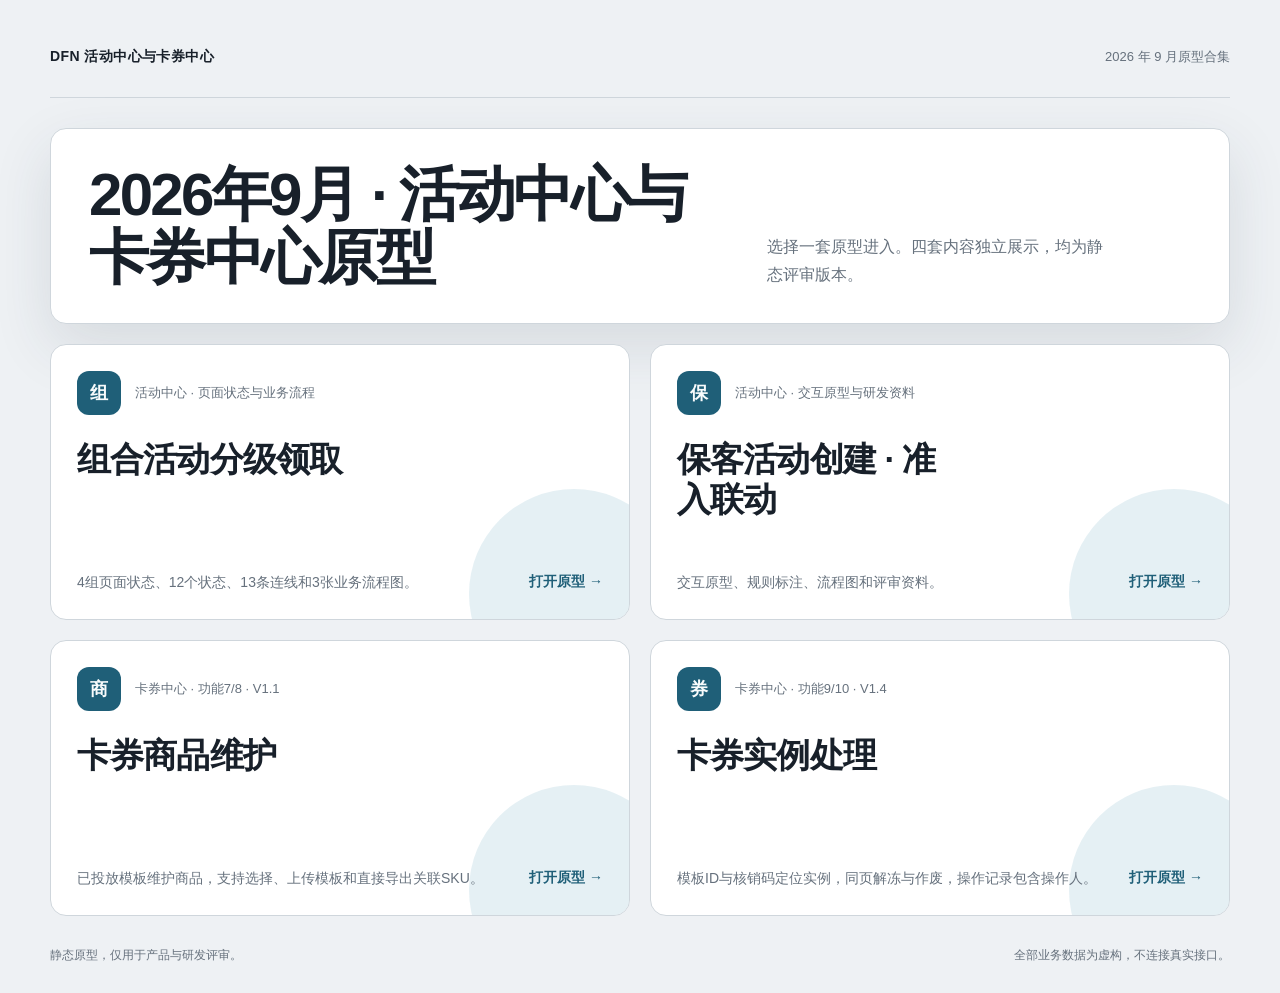
==== commit 15772caa: "Publish September coupon instance V1.4 increment Merge unfreeze and void on the existing instance pa" ====
--- a/index.html
+++ b/index.html
@@ -3,7 +3,7 @@
 <head>
   <meta charset="utf-8">
   <meta name="viewport" content="width=device-width, initial-scale=1">
-  <meta name="description" content="2026年9月活动中心与卡券中心原型导航，包含组合活动、保客活动、卡券商品维护与卡券实例作废。">
+  <meta name="description" content="2026年9月活动中心与卡券中心原型导航，包含组合活动、保客活动、卡券商品维护与卡券实例处理。">
   <link rel="icon" href="data:,">
   <title>2026年9月 · 活动中心与卡券中心原型</title>
   <style>
@@ -23,7 +23,7 @@
       <a class="prototype" href="combo-activity/index.html" data-prototype="combo"><div class="card-head"><span class="monogram" aria-hidden="true">组</span><span>活动中心 · 页面状态与业务流程</span></div><h2>组合活动分级领取</h2><div class="details"><p>4组页面状态、12个状态、13条连线和3张业务流程图。</p><span class="open">打开原型 →</span></div></a>
       <a class="prototype" href="retention-activity/index.html" data-prototype="retention"><div class="card-head"><span class="monogram" aria-hidden="true">保</span><span>活动中心 · 交互原型与研发资料</span></div><h2>保客活动创建 · 准入联动</h2><div class="details"><p>交互原型、规则标注、流程图和评审资料。</p><span class="open">打开原型 →</span></div></a>
       <a class="prototype" href="coupon-product-maintenance/index.html" data-prototype="product-maintenance"><div class="card-head"><span class="monogram" aria-hidden="true">商</span><span>卡券中心 · 功能7/8 · V1.1</span></div><h2>卡券商品维护</h2><div class="details"><p>已投放模板维护商品，支持选择、上传模板和直接导出关联SKU。</p><span class="open">打开原型 →</span></div></a>
-      <a class="prototype" href="coupon-instance-void/index.html" data-prototype="instance-void"><div class="card-head"><span class="monogram" aria-hidden="true">废</span><span>卡券中心 · 功能9/10 · V1.2</span></div><h2>卡券实例作废</h2><div class="details"><p>模板ID与核销码定位实例，演示作废及角色权限配置。</p><span class="open">打开原型 →</span></div></a>
+      <a class="prototype" href="coupon-instance-void/index.html?v=20260923-v1.4" data-prototype="instance-void"><div class="card-head"><span class="monogram" aria-hidden="true">券</span><span>卡券中心 · 功能9/10 · V1.4</span></div><h2>卡券实例处理</h2><div class="details"><p>模板ID与核销码定位实例，同页解冻与作废，操作记录包含操作人。</p><span class="open">打开原型 →</span></div></a>
     </main>
     <footer><span>静态原型，仅用于产品与研发评审。</span><span>全部业务数据为虚构，不连接真实接口。</span></footer>
   </div>
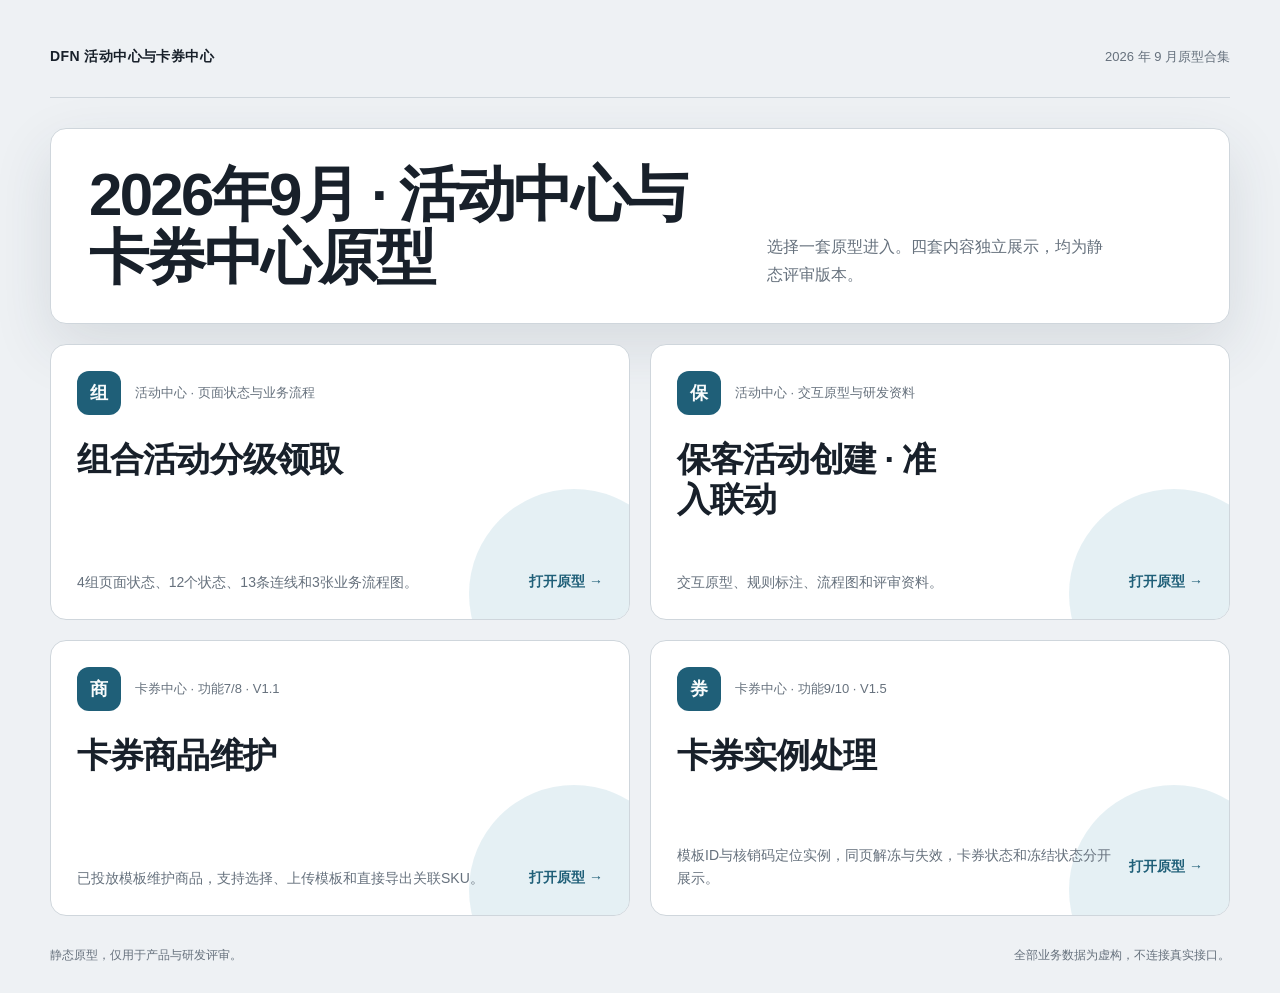
==== commit 11ceebe5: "Release coupon instance V1.5: invalidate action and independent freeze status" ====
--- a/index.html
+++ b/index.html
@@ -23,7 +23,7 @@
       <a class="prototype" href="combo-activity/index.html" data-prototype="combo"><div class="card-head"><span class="monogram" aria-hidden="true">组</span><span>活动中心 · 页面状态与业务流程</span></div><h2>组合活动分级领取</h2><div class="details"><p>4组页面状态、12个状态、13条连线和3张业务流程图。</p><span class="open">打开原型 →</span></div></a>
       <a class="prototype" href="retention-activity/index.html" data-prototype="retention"><div class="card-head"><span class="monogram" aria-hidden="true">保</span><span>活动中心 · 交互原型与研发资料</span></div><h2>保客活动创建 · 准入联动</h2><div class="details"><p>交互原型、规则标注、流程图和评审资料。</p><span class="open">打开原型 →</span></div></a>
       <a class="prototype" href="coupon-product-maintenance/index.html" data-prototype="product-maintenance"><div class="card-head"><span class="monogram" aria-hidden="true">商</span><span>卡券中心 · 功能7/8 · V1.1</span></div><h2>卡券商品维护</h2><div class="details"><p>已投放模板维护商品，支持选择、上传模板和直接导出关联SKU。</p><span class="open">打开原型 →</span></div></a>
-      <a class="prototype" href="coupon-instance-void/index.html?v=20260923-v1.4" data-prototype="instance-void"><div class="card-head"><span class="monogram" aria-hidden="true">券</span><span>卡券中心 · 功能9/10 · V1.4</span></div><h2>卡券实例处理</h2><div class="details"><p>模板ID与核销码定位实例，同页解冻与作废，操作记录包含操作人。</p><span class="open">打开原型 →</span></div></a>
+      <a class="prototype" href="coupon-instance-void/index.html?v=20261021-v1.5" data-prototype="instance-void"><div class="card-head"><span class="monogram" aria-hidden="true">券</span><span>卡券中心 · 功能9/10 · V1.5</span></div><h2>卡券实例处理</h2><div class="details"><p>模板ID与核销码定位实例，同页解冻与失效，卡券状态和冻结状态分开展示。</p><span class="open">打开原型 →</span></div></a>
     </main>
     <footer><span>静态原型，仅用于产品与研发评审。</span><span>全部业务数据为虚构，不连接真实接口。</span></footer>
   </div>
